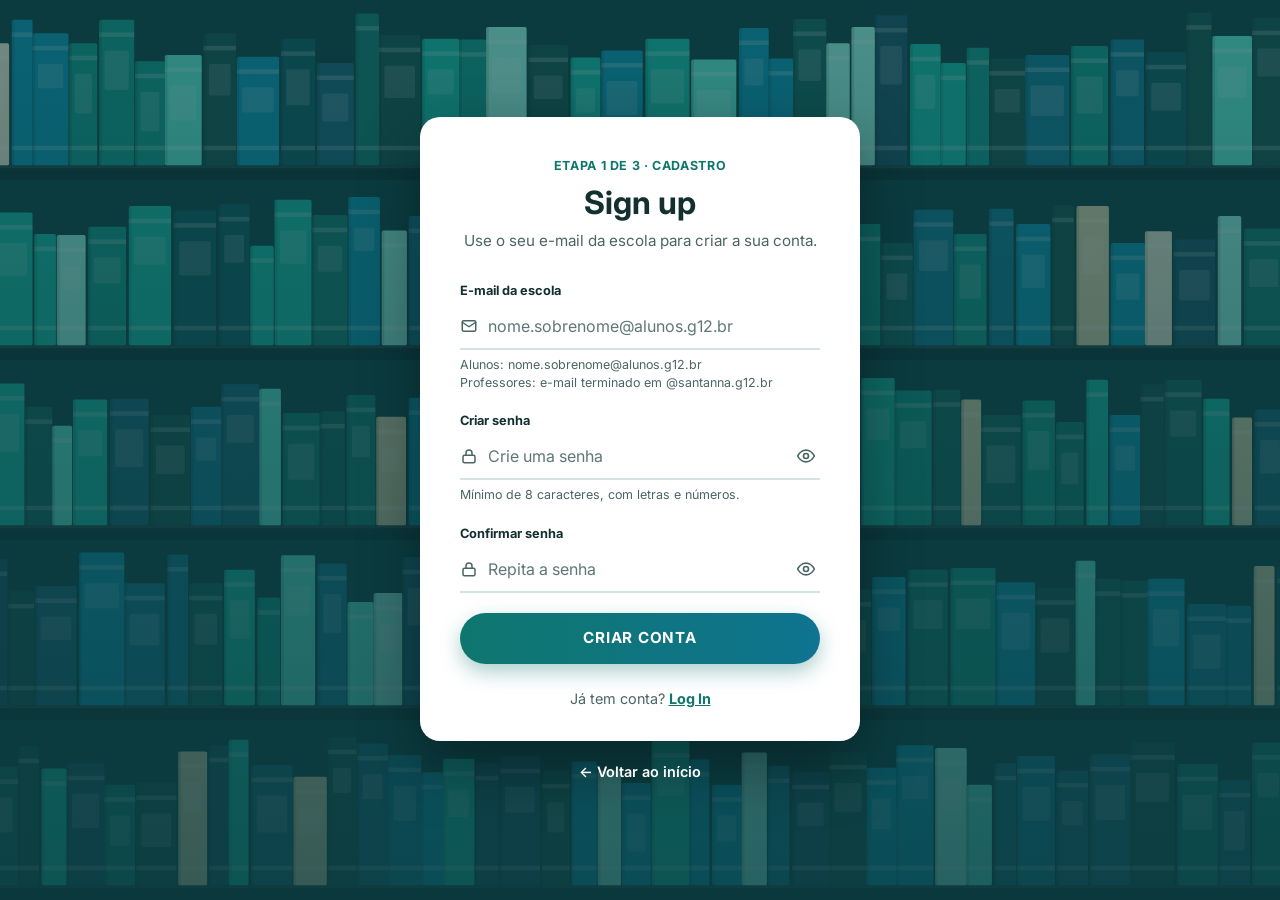
==== cadastro.html @ 766ddc3c "Adiciona a primeira versão do site - Página de introdução com barra fixa, seções e espaços para imag" ====
<!DOCTYPE html>
<html lang="pt-BR">
<head>
  <meta charset="UTF-8">
  <meta name="viewport" content="width=device-width, initial-scale=1">
  <title>Sign up | Troca de Livros</title>
  <link rel="preconnect" href="https://fonts.googleapis.com">
  <link rel="preconnect" href="https://fonts.gstatic.com" crossorigin>
  <link href="https://fonts.googleapis.com/css2?family=Inter:wght@400;600;700&display=swap" rel="stylesheet">
  <link rel="stylesheet" href="css/style.css">
  <link rel="stylesheet" href="css/auth.css">
</head>
<body class="auth-page" data-page="cadastro">

  <main class="auth">
    <section class="auth-card" aria-labelledby="titulo">
      <p class="auth-step">Etapa 1 de 3 · Cadastro</p>
      <h1 id="titulo">Sign up</h1>
      <p class="auth-lead">Use o seu e-mail da escola para criar a sua conta.</p>

      <form id="form-cadastro" novalidate>

        <div class="field">
          <label for="email">E-mail da escola</label>
          <div class="field__control">
            <svg class="field__icon" viewBox="0 0 24 24" fill="none" stroke="currentColor" stroke-width="2" stroke-linecap="round" stroke-linejoin="round" aria-hidden="true"><rect x="3" y="5" width="18" height="14" rx="2"/><path d="m3 7 9 6 9-6"/></svg>
            <input id="email" name="email" type="email" inputmode="email" autocomplete="email" spellcheck="false"
                   placeholder="nome.sobrenome@alunos.g12.br" aria-describedby="email-dica email-erro" required>
          </div>
          <p class="field__hint" id="email-dica">Alunos: nome.sobrenome@alunos.g12.br<br>Professores: e-mail terminado em @santanna.g12.br</p>
          <p class="field__error" id="email-erro" role="alert"></p>
        </div>

        <div class="field">
          <label for="senha">Criar senha</label>
          <div class="field__control">
            <svg class="field__icon" viewBox="0 0 24 24" fill="none" stroke="currentColor" stroke-width="2" stroke-linecap="round" stroke-linejoin="round" aria-hidden="true"><rect x="4" y="11" width="16" height="10" rx="2"/><path d="M8 11V8a4 4 0 0 1 8 0v3"/></svg>
            <input id="senha" name="senha" type="password" autocomplete="new-password"
                   placeholder="Crie uma senha" aria-describedby="senha-dica senha-erro" required>
            <button class="toggle-senha" type="button" data-alvo="senha" aria-label="Mostrar senha" aria-pressed="false">
              <svg viewBox="0 0 24 24" fill="none" stroke="currentColor" stroke-width="2" stroke-linecap="round" stroke-linejoin="round" aria-hidden="true"><path d="M2 12s3.5-7 10-7 10 7 10 7-3.5 7-10 7S2 12 2 12Z"/><circle cx="12" cy="12" r="3"/></svg>
            </button>
          </div>
          <p class="field__hint" id="senha-dica">Mínimo de 8 caracteres, com letras e números.</p>
          <p class="field__error" id="senha-erro" role="alert"></p>
        </div>

        <div class="field">
          <label for="senha2">Confirmar senha</label>
          <div class="field__control">
            <svg class="field__icon" viewBox="0 0 24 24" fill="none" stroke="currentColor" stroke-width="2" stroke-linecap="round" stroke-linejoin="round" aria-hidden="true"><rect x="4" y="11" width="16" height="10" rx="2"/><path d="M8 11V8a4 4 0 0 1 8 0v3"/></svg>
            <input id="senha2" name="senha2" type="password" autocomplete="new-password"
                   placeholder="Repita a senha" aria-describedby="senha2-erro" required>
            <button class="toggle-senha" type="button" data-alvo="senha2" aria-label="Mostrar senha" aria-pressed="false">
              <svg viewBox="0 0 24 24" fill="none" stroke="currentColor" stroke-width="2" stroke-linecap="round" stroke-linejoin="round" aria-hidden="true"><path d="M2 12s3.5-7 10-7 10 7 10 7-3.5 7-10 7S2 12 2 12Z"/><circle cx="12" cy="12" r="3"/></svg>
            </button>
          </div>
          <p class="field__error" id="senha2-erro" role="alert"></p>
        </div>

        <!-- TODO: quando houver servidor, o teste de captcha entra aqui, antes do botão. -->

        <button class="btn-gradient" type="submit">Criar conta</button>
      </form>

      <p class="auth-switch">Já tem conta? <a href="#">Log In</a></p>
      <!-- TODO: ligar o "Log In" acima à página de login quando ela existir. -->
    </section>

    <a class="auth-back" href="index.html">&larr; Voltar ao início</a>
  </main>

  <script src="js/auth.js"></script>
</body>
</html>
---- css/style.css ----
/* ==========================================================
   Troca de Livros: página de introdução
   Paleta azul-esverdeada (mesmas cores do protótipo no Figma).
   Para mudar uma cor no site inteiro, mude só aqui em :root.
   ========================================================== */

:root {
  --verde-azul-900: #0b3b3f;
  --verde-azul-700: #0f766e;
  --verde-azul-600: #0d9488;
  --azul-700: #0e7490;
  --azul-600: #0891b2;
  --verde-azul-100: #ccfbf1;
  --verde-azul-50: #f0fdfa;

  --texto: #12302f;
  --texto-suave: #4a6563;
  --borda: #d3e3e1;
  --branco: #ffffff;

  --altura-barra: 72px;
  --largura-conteudo: 1120px;
  --raio: 20px;
  --fonte: "Inter", system-ui, -apple-system, "Segoe UI", Roboto, Arial, sans-serif;
}

/* ---------- Base ---------- */
*,
*::before,
*::after {
  box-sizing: border-box;
}

html {
  scroll-behavior: smooth;
}

body {
  margin: 0;
  font-family: var(--fonte);
  color: var(--texto);
  background: var(--branco);
  line-height: 1.5;
  -webkit-font-smoothing: antialiased;
}

h1, h2, h3, p, ul, ol, figure {
  margin: 0;
}

ul, ol {
  padding: 0;
  list-style: none;
}

a {
  color: inherit;
}

:focus-visible {
  outline: 3px solid var(--azul-600);
  outline-offset: 3px;
}

@media (prefers-reduced-motion: reduce) {
  html {
    scroll-behavior: auto;
  }
}

/* ---------- Barra fixa do topo ---------- */
.topbar {
  position: fixed;
  top: 0;
  left: 0;
  right: 0;
  z-index: 100;
  height: var(--altura-barra);
  background: var(--branco);
  box-shadow: 0 2px 8px rgba(18, 48, 47, 0.1);
}

.topbar__inner {
  height: 100%;
  padding-inline: 48px;
  display: flex;
  align-items: center;
  justify-content: space-between;
  gap: 16px;
}

.topbar__actions {
  display: flex;
  gap: 12px;
}

/* Espaço da logo. Quando tiver a imagem, troque o <span> por <img>. */
.logo {
  text-decoration: none;
  display: inline-flex;
}

.logo__slot {
  width: 132px;
  height: 44px;
  display: grid;
  place-items: center;
  border: 1.5px dashed var(--verde-azul-600);
  border-radius: 10px;
  background: var(--verde-azul-50);
  color: var(--verde-azul-700);
  font-size: 14px;
  font-weight: 600;
}

.logo img {
  height: 44px;
  width: auto;
  display: block;
}

/* ---------- Layout ---------- */
main {
  padding-top: var(--altura-barra); /* a barra é fixa, então o conteúdo desce */
}

.container {
  width: min(var(--largura-conteudo), 100% - 48px);
  margin-inline: auto;
}

.section {
  padding-block: 112px;
  scroll-margin-top: var(--altura-barra);
}

.section--tint {
  background: var(--verde-azul-50);
}

.section--dark {
  background: var(--verde-azul-900);
  color: var(--branco);
}

.section--cta {
  background: var(--azul-700);
  color: var(--branco);
  padding-block: 96px;
}

.hero {
  padding-block: 80px 96px;
}

/* ---------- Textos ---------- */
.eyebrow {
  font-size: 14px;
  font-weight: 700;
  letter-spacing: 0.04em;
  text-transform: uppercase;
  color: var(--verde-azul-600);
  margin-bottom: 12px;
}

.eyebrow--light {
  color: var(--verde-azul-100);
}

h1 {
  font-size: clamp(2.25rem, 5vw, 3.5rem);
  line-height: 1.15;
  font-weight: 700;
  margin-bottom: 20px;
}

h2 {
  font-size: clamp(1.75rem, 3.5vw, 2.5rem);
  line-height: 1.2;
  font-weight: 700;
  margin-bottom: 16px;
}

h3 {
  font-size: 20px;
  font-weight: 700;
  margin-bottom: 12px;
}

.lead {
  font-size: 1.25rem;
  line-height: 1.5;
  color: var(--texto-suave);
  margin-bottom: 32px;
}

.body {
  font-size: 1.125rem;
  line-height: 1.6;
  color: var(--texto-suave);
}

.body--light {
  color: var(--verde-azul-100);
}

.narrow {
  max-width: 800px;
}

.section--dark h2 {
  margin-bottom: 24px;
}

/* ---------- Botões ---------- */
.btn {
  display: inline-flex;
  align-items: center;
  justify-content: center;
  padding: 14px 28px;
  border: 2px solid var(--verde-azul-700);
  border-radius: 12px;
  font: inherit;
  font-size: 16px;
  font-weight: 600;
  text-decoration: none;
  cursor: pointer;
  transition: background-color 0.15s, color 0.15s, border-color 0.15s;
}

.btn--sm {
  padding: 10px 22px;
  font-size: 15px;
  border-radius: 10px;
}

.btn--filled {
  background: var(--verde-azul-700);
  color: var(--branco);
}

.btn--filled:hover {
  background: var(--verde-azul-900);
  border-color: var(--verde-azul-900);
}

.btn--outline {
  background: transparent;
  color: var(--verde-azul-700);
}

.btn--outline:hover {
  background: var(--verde-azul-100);
}

.btn--light {
  background: var(--branco);
  border-color: var(--branco);
  color: var(--azul-700);
}

.btn--light:hover {
  background: var(--verde-azul-100);
  border-color: var(--verde-azul-100);
}

.actions {
  display: flex;
  flex-wrap: wrap;
  gap: 16px;
}

/* ---------- Texto ao lado de imagem ---------- */
.split {
  display: grid;
  grid-template-columns: 1fr 480px;
  align-items: center;
  gap: 64px;
}

.split--reverse {
  grid-template-columns: 480px 1fr;
}

/* ---------- Espaço reservado para imagens ---------- */
.img-slot {
  position: relative;
  display: flex;
  flex-direction: column;
  align-items: center;
  justify-content: center;
  gap: 6px;
  overflow: hidden;
  border: 2px dashed var(--verde-azul-600);
  border-radius: var(--raio);
  background: var(--verde-azul-100);
  text-align: center;
}

.img-slot--4x3 {
  aspect-ratio: 4 / 3;
}

.img-slot--banner {
  width: 100%; /* sem isso, o min-height estica a largura e vaza no celular */
  aspect-ratio: 1120 / 260;
  min-height: 180px;
  margin-block: 40px;
}

.img-slot__title {
  font-size: 16px;
  font-weight: 600;
  color: var(--verde-azul-700);
}

.img-slot__hint {
  font-size: 14px;
  color: var(--texto-suave);
}

/* Quando colocar uma <img> dentro do espaço, ela preenche tudo */
.img-slot > img {
  position: absolute;
  inset: 0;
  width: 100%;
  height: 100%;
  object-fit: cover;
}

/* ---------- Cartões ---------- */
.grid {
  display: grid;
  gap: 20px;
  margin-top: 40px;
}

.grid--4 {
  grid-template-columns: repeat(4, 1fr);
}

.grid--3 {
  grid-template-columns: repeat(3, 1fr);
  margin-top: 0;
}

.card {
  padding: 28px 24px;
  border: 1px solid var(--borda);
  border-radius: var(--raio);
  background: var(--branco);
}

.card--tint {
  background: var(--verde-azul-50);
}

.card p {
  color: var(--texto-suave);
  line-height: 1.5;
}

.step-number {
  display: grid;
  place-items: center;
  width: 44px;
  height: 44px;
  margin-bottom: 12px;
  border-radius: 50%;
  background: var(--verde-azul-700);
  color: var(--branco);
  font-size: 20px;
  font-weight: 700;
}

/* ---------- Últimas notícias ---------- */
.news {
  margin-top: 40px;
}

.card--news {
  display: flex;
  flex-direction: column;
  padding: 0;
  overflow: hidden;
}

.img-slot--news {
  aspect-ratio: 16 / 9;
  border-radius: 0;
  border-width: 0 0 2px 0; /* só a linha de baixo, para encaixar no cartão */
}

.news__body {
  display: flex;
  flex-direction: column;
  flex: 1;
  padding: 24px;
}

.news__meta {
  display: flex;
  flex-wrap: wrap;
  align-items: center;
  gap: 8px 12px;
  margin-bottom: 12px;
  font-size: 14px;
  color: var(--texto-suave);
}

/* Etiqueta "Exemplo": apague quando trocar pelas notícias reais */
.news__tag {
  padding: 2px 10px;
  border-radius: 999px;
  background: var(--verde-azul-100);
  color: var(--verde-azul-700);
  font-size: 12px;
  font-weight: 600;
}

.news__link {
  margin-top: auto;
  padding-top: 16px;
  color: var(--verde-azul-700);
  font-weight: 600;
  text-decoration: none;
}

.news__link:hover {
  text-decoration: underline;
}

/* ---------- Chamada final ---------- */
.cta {
  display: flex;
  flex-direction: column;
  align-items: center;
  gap: 24px;
  text-align: center;
}

.cta h2 {
  margin-bottom: 0;
}

/* ---------- Rodapé ---------- */
.footer {
  background: var(--verde-azul-900);
  color: var(--verde-azul-100);
  padding-block: 40px;
  font-size: 14px;
}

.footer__inner {
  display: flex;
  flex-wrap: wrap;
  align-items: center;
  justify-content: space-between;
  gap: 12px 24px;
}

.footer__links a {
  color: var(--branco);
  font-weight: 600;
  text-decoration: none;
}

.footer__links a:hover {
  text-decoration: underline;
}

/* ==========================================================
   Telas menores (tablet e celular)
   ========================================================== */
@media (max-width: 960px) {
  .section {
    padding-block: 80px;
  }

  .hero {
    padding-block: 56px 72px;
  }

  .split,
  .split--reverse {
    grid-template-columns: 1fr;
    gap: 40px;
  }

  /* Texto sempre antes da imagem em telas estreitas */
  .split--reverse .split__text {
    order: -1;
  }

  .grid--4 {
    grid-template-columns: repeat(2, 1fr);
  }
}

@media (max-width: 640px) {
  .topbar__inner {
    padding-inline: 16px;
  }

  .topbar__actions {
    gap: 8px;
  }

  .btn--sm {
    padding: 9px 14px;
    font-size: 14px;
  }

  .logo__slot {
    width: 96px;
  }

  .grid--4,
  .grid--3 {
    grid-template-columns: 1fr;
  }

  .actions .btn {
    flex: 1 1 100%;
  }
}
---- css/auth.css ----
/* ==========================================================
   Telas de conta: Sign up, confirmar e-mail, informações.
   Usa as cores e a fonte definidas em style.css (:root).
   ========================================================== */

:root {
  --erro: #b42318;
}

/* ---------- Fundo de estante com livros ---------- */
.auth-page {
  min-height: 100vh;
  padding: 32px 16px;
  display: grid;
  place-items: center;
  /* camada escura por cima da imagem, para o card branco se destacar */
  background:
    linear-gradient(rgba(11, 59, 63, 0.55), rgba(11, 59, 63, 0.8)),
    url("../img/bg-livros.svg") center / cover no-repeat;
  background-color: var(--verde-azul-900);
}

main.auth {
  padding-top: 0; /* a barra fixa do site principal não existe aqui */
  width: 100%;
  display: flex;
  flex-direction: column;
  align-items: center;
  gap: 20px;
}

/* ---------- Card central ---------- */
.auth-card {
  width: min(440px, 100%);
  padding: 40px 40px 32px;
  background: var(--branco);
  border-radius: 20px;
  box-shadow: 0 24px 60px rgba(0, 0, 0, 0.35);
}

.auth-step {
  margin-bottom: 8px;
  text-align: center;
  font-size: 0.78rem;
  font-weight: 700;
  letter-spacing: 0.05em;
  text-transform: uppercase;
  color: var(--verde-azul-700);
}

.auth-card h1 {
  margin-bottom: 8px;
  text-align: center;
  font-size: 2rem;
  line-height: 1.2;
}

.auth-lead {
  margin-bottom: 28px;
  text-align: center;
  font-size: 0.95rem;
  color: var(--texto-suave);
}

.auth-lead--small {
  margin-top: -12px;
  margin-bottom: 20px;
  font-size: 0.85rem;
}

.auth-lead strong {
  color: var(--texto);
  word-break: break-all;
}

.auth-done {
  margin-bottom: 8px;
  text-align: center;
  font-size: 1.75rem;
}

.auth-back {
  color: var(--branco);
  font-size: 0.9rem;
  font-weight: 600;
  text-decoration: none;
}

.auth-back:hover {
  text-decoration: underline;
}

.auth-switch {
  margin-top: 24px;
  text-align: center;
  font-size: 0.9rem;
  color: var(--texto-suave);
}

.auth-switch a {
  color: var(--verde-azul-700);
  font-weight: 700;
}

/* ---------- Campos (linha embaixo + ícone) ---------- */
.field {
  margin: 0 0 20px;
  padding: 0;
  border: 0;
  min-width: 0;
}

.field label,
.field legend {
  display: block;
  margin-bottom: 4px;
  padding: 0;
  font-size: 0.8rem;
  font-weight: 700;
}

.field__control {
  display: flex;
  align-items: center;
  gap: 10px;
  border-bottom: 2px solid var(--borda);
  transition: border-color 0.15s;
}

.field__control:focus-within {
  border-color: var(--verde-azul-600);
}

.field__control.is-invalid {
  border-color: var(--erro);
}

.field__icon {
  flex: none;
  width: 18px;
  height: 18px;
  color: var(--texto-suave);
}

.field input,
.field select {
  flex: 1;
  min-width: 0;
  padding: 10px 0;
  border: 0;
  outline: none; /* o destaque é a linha de baixo mudando de cor */
  background: transparent;
  font: inherit;
  font-size: 1rem;
  color: var(--texto);
}

.field input::placeholder {
  color: #5f7775;
}

.field__hint {
  margin-top: 6px;
  font-size: 0.78rem;
  line-height: 1.4;
  color: var(--texto-suave);
}

.field__error {
  margin-top: 6px;
  font-size: 0.82rem;
  font-weight: 600;
  color: var(--erro);
}

.field__error:empty {
  display: none;
}

.toggle-senha {
  flex: none;
  display: grid;
  place-items: center;
  padding: 4px;
  border: 0;
  border-radius: 6px;
  background: transparent;
  color: var(--texto-suave);
  cursor: pointer;
}

.toggle-senha svg {
  width: 20px;
  height: 20px;
}

.toggle-senha:hover {
  color: var(--verde-azul-700);
}

/* ---------- Escolha de período ---------- */
.choices {
  display: grid;
  grid-template-columns: repeat(3, 1fr);
  gap: 10px;
  margin-top: 6px;
}

.choice {
  position: relative;
  margin: 0;
}

.choice input {
  position: absolute;
  opacity: 0;
}

.choice span {
  display: block;
  padding: 12px 8px;
  border: 2px solid var(--borda);
  border-radius: 12px;
  text-align: center;
  font-size: 0.95rem;
  font-weight: 600;
  cursor: pointer;
  transition: border-color 0.15s, background-color 0.15s;
}

.choice span:hover {
  border-color: var(--verde-azul-600);
}

.choice input:checked + span {
  border-color: var(--verde-azul-700);
  background: var(--verde-azul-50);
  color: var(--verde-azul-700);
}

.choice input:focus-visible + span {
  outline: 3px solid var(--azul-600);
  outline-offset: 2px;
}

/* ---------- Botão com gradiente ---------- */
.btn-gradient {
  display: block;
  width: 100%;
  padding: 14px 24px;
  border: 0;
  border-radius: 999px;
  background: linear-gradient(90deg, var(--verde-azul-700), var(--azul-700));
  box-shadow: 0 8px 20px rgba(15, 118, 110, 0.35);
  color: var(--branco);
  font: inherit;
  font-size: 0.95rem;
  font-weight: 700;
  letter-spacing: 0.05em;
  text-align: center;
  text-decoration: none;
  text-transform: uppercase;
  cursor: pointer;
  transition: transform 0.15s, filter 0.15s;
}

.btn-gradient:hover {
  transform: translateY(-1px);
  filter: brightness(1.08);
}

.btn-gradient:active {
  transform: translateY(0);
}

.btn-gradient--link {
  margin-top: 20px;
}

/* ---------- Confirmar e-mail ---------- */
.envelope {
  display: grid;
  place-items: center;
  width: 72px;
  height: 72px;
  margin: 12px auto 16px;
  border-radius: 50%;
  background: var(--verde-azul-100);
  color: var(--verde-azul-700);
}

.envelope svg {
  width: 34px;
  height: 34px;
}

.test-box {
  margin: 0 0 20px;
  padding: 14px 16px;
  border: 1px solid #f0d58a;
  border-radius: 12px;
  background: #fff7e0;
  font-size: 0.85rem;
  line-height: 1.45;
  color: #5c4500;
}

.auth-actions {
  display: flex;
  justify-content: space-between;
  gap: 12px;
  margin-top: 20px;
  font-size: 0.9rem;
}

.auth-actions a,
.link-button {
  padding: 0;
  border: 0;
  background: none;
  font: inherit;
  font-weight: 600;
  color: var(--verde-azul-700);
  cursor: pointer;
}

.link-button:disabled {
  color: var(--texto-suave);
  cursor: default;
}

.auth-status {
  min-height: 1.2em;
  margin-top: 12px;
  text-align: center;
  font-size: 0.85rem;
  color: var(--texto-suave);
}

/* ---------- Celular ---------- */
@media (max-width: 480px) {
  .auth-card {
    padding: 32px 22px 28px;
  }

  .auth-card h1 {
    font-size: 1.75rem;
  }
}
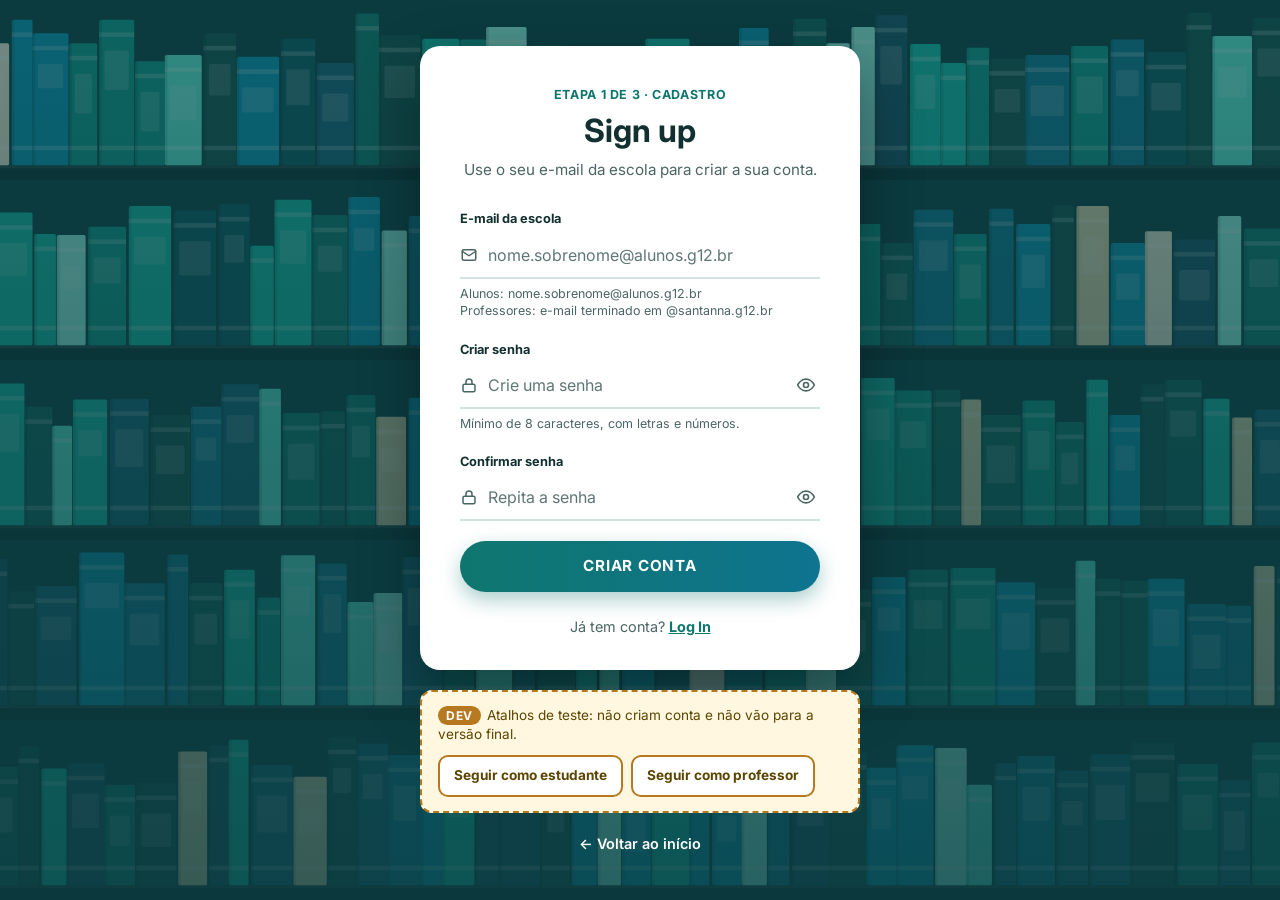
==== commit 59b1dca4: "Adiciona atalhos de teste para desenvolvedores (MODO_DEV) - Caixa amarela "DEV" nas telas de conta, " ====
--- a/cadastro.html
+++ b/cadastro.html
@@ -71,5 +71,8 @@
   </main>
 
   <script src="js/auth.js"></script>
+  <!-- DEV: atalhos de teste. Remover estas 2 linhas (e js/config.js, js/dev-atalhos.js) antes da versão final -->
+  <script src="js/config.js"></script>
+  <script src="js/dev-atalhos.js"></script>
 </body>
 </html>
--- a/css/auth.css
+++ b/css/auth.css
@@ -5,6 +5,11 @@
 
 :root {
   --erro: #b42318;
+}
+
+/* Garante que elementos com "hidden" somem mesmo quando o CSS define display */
+[hidden] {
+  display: none !important;
 }
 
 /* ---------- Fundo de estante com livros ---------- */
@@ -206,6 +211,27 @@
   margin-top: 6px;
 }
 
+.choices--2 {
+  grid-template-columns: repeat(2, 1fr);
+}
+
+.choices--list {
+  grid-template-columns: 1fr;
+}
+
+/* Texto só para leitores de tela */
+.sr-only {
+  position: absolute;
+  width: 1px;
+  height: 1px;
+  margin: -1px;
+  padding: 0;
+  overflow: hidden;
+  clip: rect(0, 0, 0, 0);
+  white-space: nowrap;
+  border: 0;
+}
+
 .choice {
   position: relative;
   margin: 0;
@@ -329,6 +355,62 @@
   cursor: default;
 }
 
+.link-button--block {
+  display: block;
+  width: 100%;
+  margin-bottom: 4px;
+  text-align: center;
+  text-decoration: underline;
+}
+
+.auth-actions--center {
+  justify-content: center;
+}
+
+/* ---------- Professor: horários por dia ---------- */
+.horario {
+  margin: 0 0 16px;
+  padding: 12px 16px 16px;
+  border: 1px solid var(--borda);
+  border-radius: 12px;
+  min-width: 0;
+}
+
+.horario legend {
+  padding: 0 6px;
+  font-size: 0.9rem;
+  font-weight: 700;
+  color: var(--verde-azul-700);
+}
+
+.horario__linha {
+  display: grid;
+  grid-template-columns: 1fr 1fr;
+  gap: 16px;
+}
+
+.horario .field {
+  margin: 0;
+}
+
+.horario .field__error {
+  grid-column: 1 / -1;
+}
+
+.horario > .field__error {
+  margin-top: 8px;
+}
+
+.resumo {
+  margin: 0 0 20px;
+  padding: 14px 16px;
+  border: 1px solid var(--borda);
+  border-radius: 12px;
+  background: var(--verde-azul-50);
+  font-size: 0.9rem;
+  line-height: 1.7;
+}
+
 .auth-status {
   min-height: 1.2em;
   margin-top: 12px;
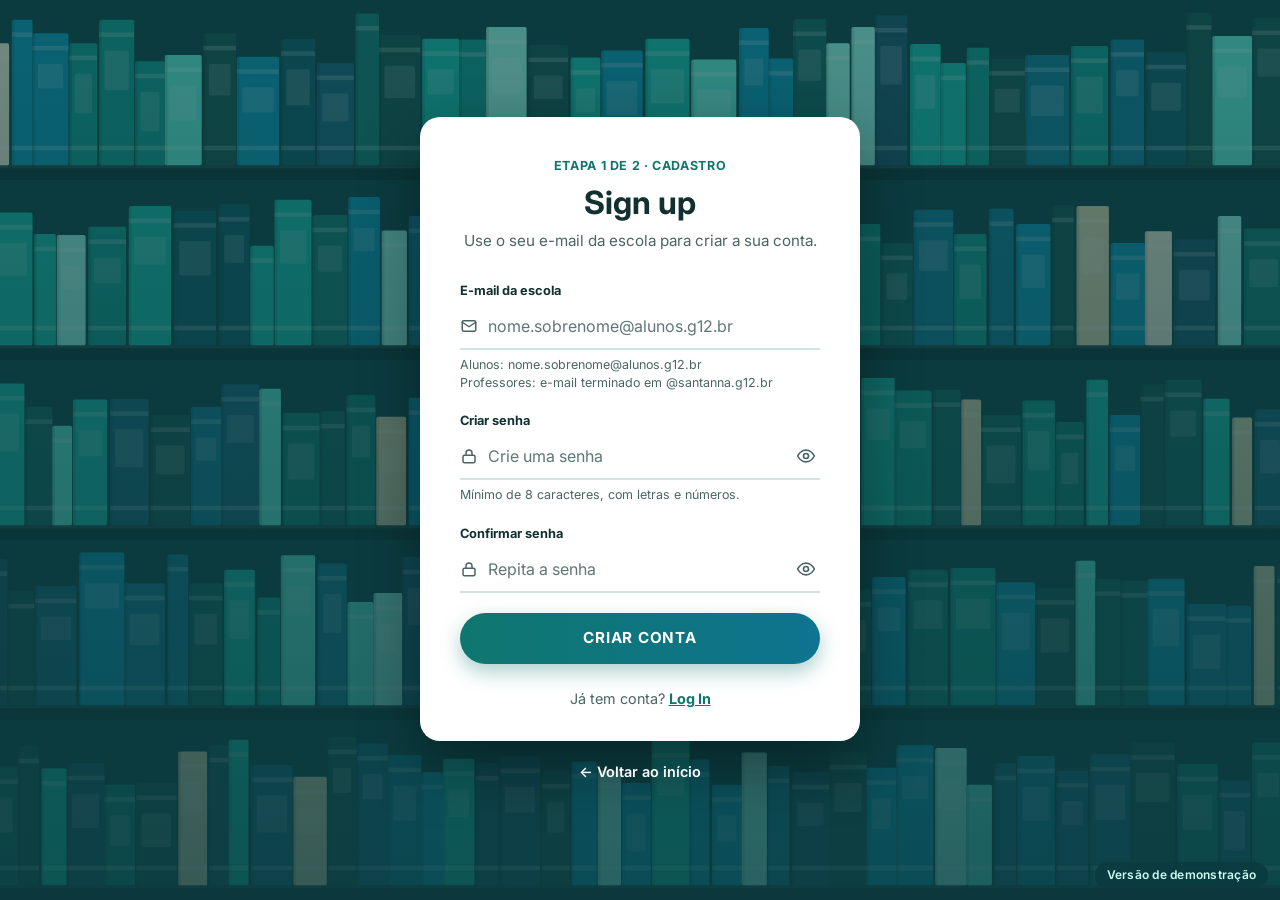
==== commit 3d935c07: "Prepara a versão de demonstração: sem confirmação de e-mail nem "esqueci a senha" - Retira as telas " ====
--- a/cadastro.html
+++ b/cadastro.html
@@ -12,9 +12,13 @@
 </head>
 <body class="auth-page" data-page="cadastro">
 
+  <!-- DEMO: selo de demonstração. Remover esta linha (e o bloco .demo-selo do css/style.css) na versão final -->
+  <p class="demo-selo" role="note">Versão de demonstração</p>
+
+
   <main class="auth">
     <section class="auth-card" aria-labelledby="titulo">
-      <p class="auth-step">Etapa 1 de 3 · Cadastro</p>
+      <p class="auth-step">Etapa 1 de 2 · Cadastro</p>
       <h1 id="titulo">Sign up</h1>
       <p class="auth-lead">Use o seu e-mail da escola para criar a sua conta.</p>
 
@@ -63,13 +67,14 @@
         <button class="btn-gradient" type="submit">Criar conta</button>
       </form>
 
-      <p class="auth-switch">Já tem conta? <a href="#">Log In</a></p>
-      <!-- TODO: ligar o "Log In" acima à página de login quando ela existir. -->
+      <p class="auth-switch">Já tem conta? <a href="login.html">Log In</a></p>
     </section>
 
     <a class="auth-back" href="index.html">&larr; Voltar ao início</a>
   </main>
 
+  <script src="js/vendor/supabase-js-2.118.0.js"></script>
+  <script src="js/supabase-config.js"></script>
   <script src="js/auth.js"></script>
   <!-- DEV: atalhos de teste. Remover estas 2 linhas (e js/config.js, js/dev-atalhos.js) antes da versão final -->
   <script src="js/config.js"></script>
--- a/css/style.css
+++ b/css/style.css
@@ -524,3 +524,22 @@
     flex: 1 1 100%;
   }
 }
+
+/* ---------- Selo "Versão de demonstração" ----------
+   Para tirar na versão final: apague este bloco e as linhas marcadas
+   com "DEMO:" nos arquivos .html. */
+.demo-selo {
+  position: fixed;
+  right: 12px;
+  bottom: 12px;
+  z-index: 90;
+  margin: 0;
+  padding: 4px 12px;
+  border-radius: 999px;
+  background: rgba(11, 59, 63, 0.92);
+  color: var(--verde-azul-100);
+  font-size: 0.75rem;
+  font-weight: 600;
+  letter-spacing: 0.02em;
+  pointer-events: none;
+}
--- a/css/auth.css
+++ b/css/auth.css
@@ -95,6 +95,10 @@
   text-decoration: underline;
 }
 
+.test-box--login {
+  margin: 20px 0 0;
+}
+
 .auth-switch {
   margin-top: 24px;
   text-align: center;
@@ -429,3 +433,18 @@
     font-size: 1.75rem;
   }
 }
+
+.logado {
+  margin: 20px 0 0;
+  padding: 14px 16px;
+  border: 1px solid var(--verde-azul-100);
+  border-radius: 12px;
+  background: var(--verde-azul-100);
+  font-size: 0.9rem;
+  line-height: 1.45;
+  color: var(--verde-azul-700);
+}
+
+.logado p {
+  margin: 6px 0 10px;
+}
